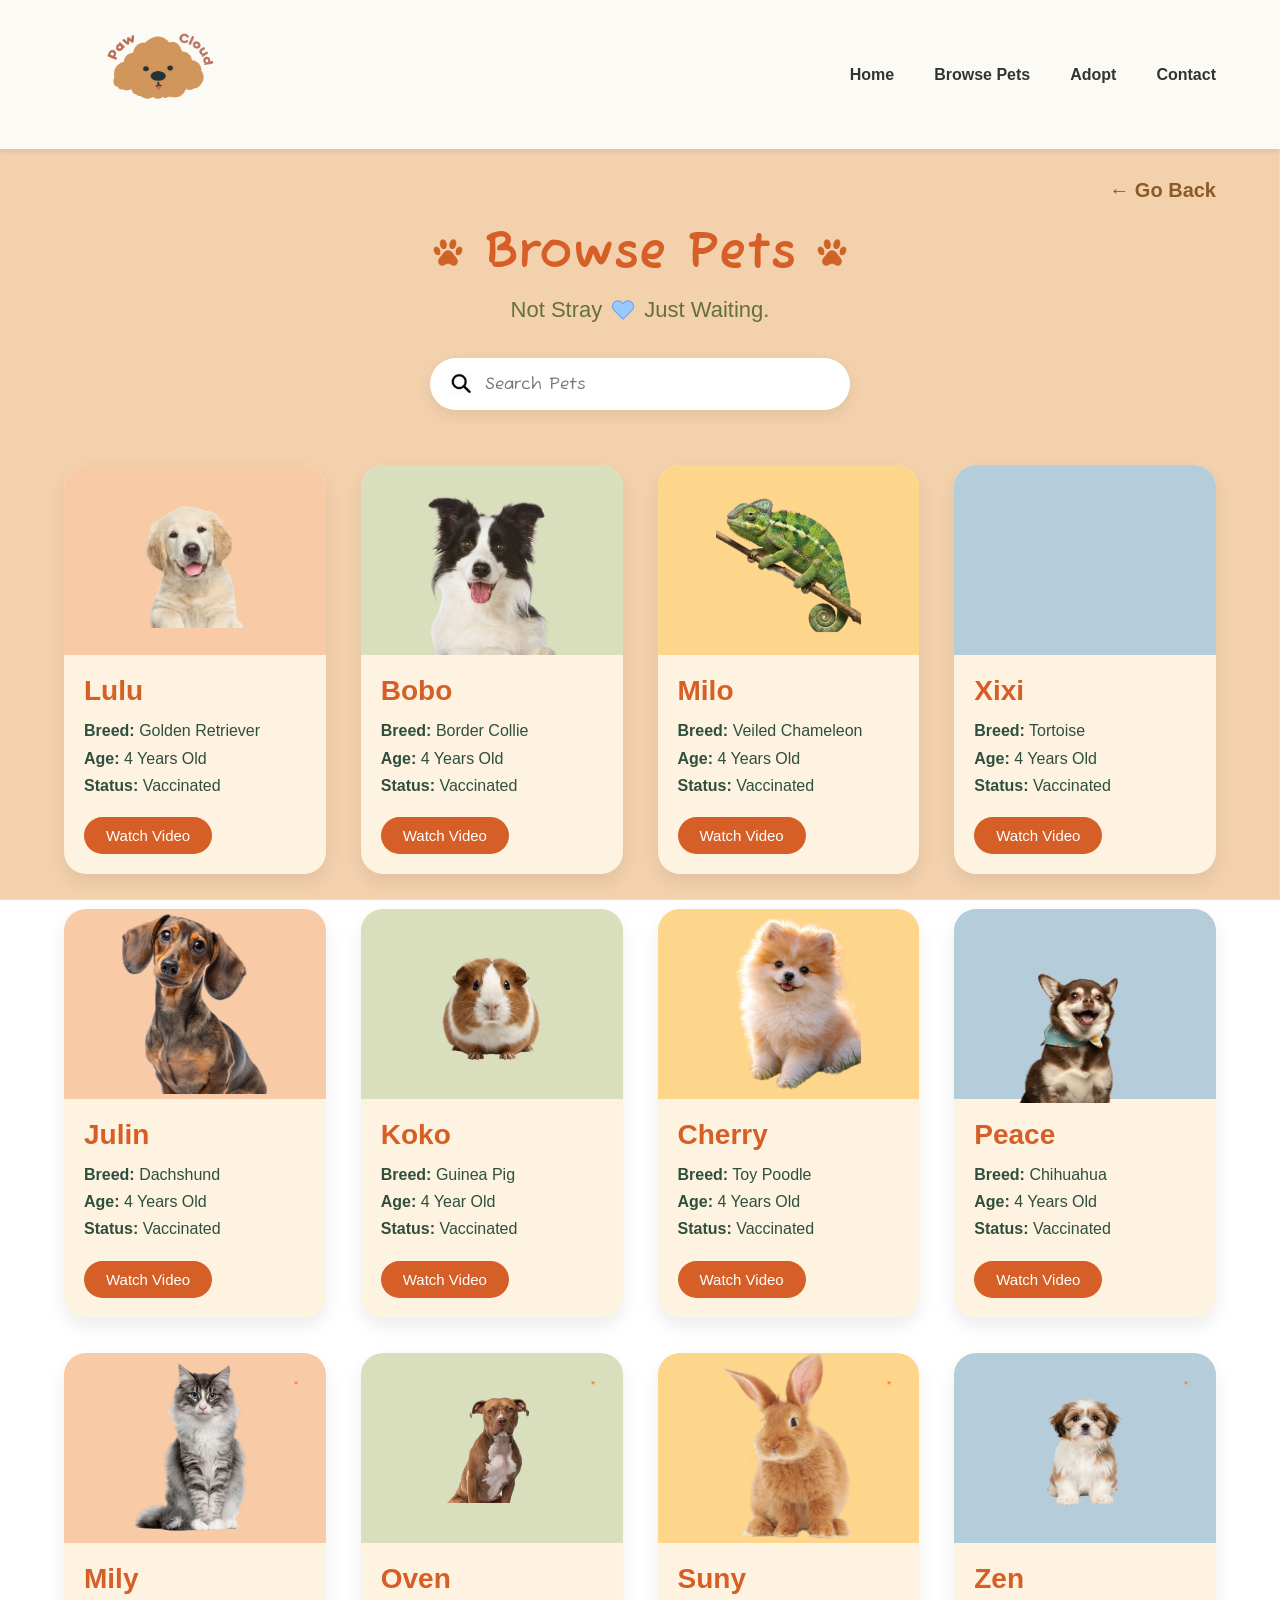
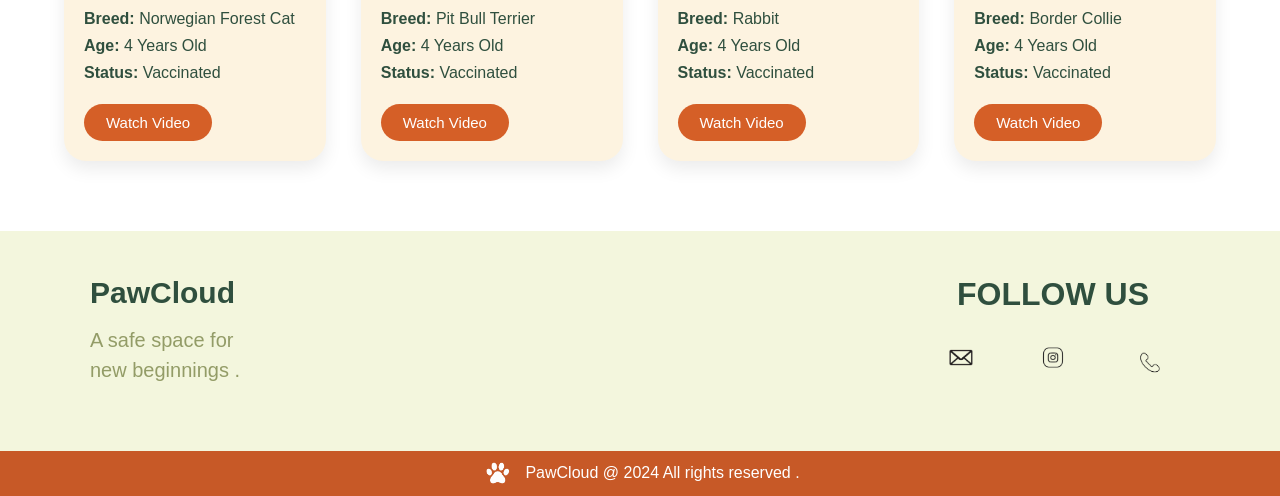
==== allpets.html @ f0cdbf2e "Update allpets.html" ====
<!DOCTYPE html>
<html lang="en">
<head>
    <meta charset="UTF-8">
    <meta name="viewport" content="width=device-width, initial-scale=1.0">
	<link href="https://fonts.googleapis.com/css2?family=Fuzzy+Bubbles:wght@400;700&family=Rubik+Bubbles&display=swap" rel="stylesheet">
    <title>Browse Pets</title>
    <link rel="stylesheet" href="Style.css">
</head>

<body>

<header id="top">

    <div class="logo">
        <img src="LOGO.png" alt="logo">
    </div>

    <nav>
        <ul>
            <li><a href="#top">Home</a></li>
            <li><a href="index.html">Browse Pets</a></li>
            <li><a href="index.html#adopt">Adopt</a></li>
            <li><a href="#contact">Contact</a></li>
        </ul>
    </nav>

</header>

<img src="background2.png" class="allpets-bg" alt="Background">
<section class="allpets">

    <div class="top-back">
        <a href="index.html">← Go Back</a>
    </div>

    <div class="allpets-title">
        <img src="paw.png" alt="paw">
        <h1>Browse Pets</h1>
        <img src="paw.png" alt="paw">
    </div>

    <div class="allpets-subtitle">
        <span>Not Stray</span>
        <img src="Love2.png" alt="love">
        <span>Just Waiting.</span>
    </div>

    <div class="search-bar">
        <img src="search.png" alt="search">
        <input type="text" placeholder="Search Pets">
    </div>

    <div class="allpet-container">

        <!-- Lulu -->
        <div class="pet-card">
            <div class="pet-image coco">
                <img src="lulu.png" class="dog-img" alt="">
            </div>

            <div class="pet-info">
                <h3>Lulu</h3>
                <p><strong>Breed:</strong> Golden Retriever</p>
                <p><strong>Age:</strong> 4 Years Old</p>
                <p><strong>Status:</strong> Vaccinated</p>
                <a href="#" class="watch-btn">Watch Video</a>
            </div>
        </div>

        <!-- Bobo -->
        <div class="pet-card">
            <div class="pet-image luna">
                <img src="bobo.png" class="dog-img">
            </div>

            <div class="pet-info">
                <h3>Bobo</h3>
                <p><strong>Breed:</strong> Border Collie</p>
                <p><strong>Age:</strong> 4 Years Old</p>
                <p><strong>Status:</strong> Vaccinated</p>
                <a href="#" class="watch-btn">Watch Video</a>
            </div>
        </div>

        <!-- Milo -->
        <div class="pet-card">
            <div class="pet-image beary">
                <img src="milo.png" class="dog-img">
            </div>

            <div class="pet-info">
                <h3>Milo</h3>
                <p><strong>Breed:</strong> Veiled Chameleon</p>
                <p><strong>Age:</strong> 4 Years Old</p>
                <p><strong>Status:</strong> Vaccinated</p>
                <a href="#" class="watch-btn">Watch Video</a>
            </div>
        </div>

        <!-- xixi -->
        <div class="pet-card">
            <div class="pet-image lucky"
                <img src="xixi.png" class="dog-img">
            </div>

            <div class="pet-info">
                <h3>Xixi</h3>
                <p><strong>Breed:</strong> Tortoise</p>
                <p><strong>Age:</strong> 4 Years Old</p>
                <p><strong>Status:</strong> Vaccinated</p>
                <a href="#" class="watch-btn">Watch Video</a>
            </div>
        </div>

        <!-- Julin -->
        <div class="pet-card">
            <div class="pet-image coco">
                <img src="julin.png" class="dog-img">
            </div>

            <div class="pet-info">
                <h3>Julin</h3>
                <p><strong>Breed:</strong> Dachshund</p>
                <p><strong>Age:</strong> 4 Years Old</p>
                <p><strong>Status:</strong> Vaccinated</p>
                <a href="#" class="watch-btn">Watch Video</a>
            </div>
        </div>

        <!-- koko -->
        <div class="pet-card">
            <div class="pet-image luna">
                <img src="koko.png" class="dog-img">
            </div>

            <div class="pet-info">
                <h3>Koko</h3>
                <p><strong>Breed:</strong> Guinea Pig</p>
                <p><strong>Age:</strong> 4 Year Old</p>
                <p><strong>Status:</strong> Vaccinated</p>
                <a href="#" class="watch-btn">Watch Video</a>
            </div>
        </div>

        <!-- Beary -->
        <div class="pet-card">
            <div class="pet-image beary">
                <img src="beary.png" class="dog-img">
            </div>

            <div class="pet-info">
                <h3>Cherry</h3>
                <p><strong>Breed:</strong> Toy Poodle</p>
                <p><strong>Age:</strong> 4 Years Old</p>
                <p><strong>Status:</strong> Vaccinated</p>
                <a href="#" target="_blank" class="watch-btn">Watch Video</a>
            </div>
        </div>

        <!-- Peace -->
        <div class="pet-card">
            <div class="pet-image lucky">
                <img src="peace.png" class="dog-img">
            </div>

            <div class="pet-info">
                <h3>Peace</h3>
                <p><strong>Breed:</strong> Chihuahua</p>
                <p><strong>Age:</strong> 4 Years Old</p>
                <p><strong>Status:</strong> Vaccinated</p>
                <a href="#" class="watch-btn">Watch Video</a>
            </div>
        </div>

        <!-- Mily -->
        <div class="pet-card">
            <div class="pet-image coco">
                <img src="Love.png" class="love-icon" alt="">
                <img src="mily.png" class="dog-img" alt="mily">
            </div>

            <div class="pet-info">
                <h3>Mily</h3>
               <p><strong>Breed:</strong> Norwegian Forest Cat</p>
                <p><strong>Age:</strong> 4 Years Old</p>
                <p><strong>Status:</strong> Vaccinated</p>
                <a href="YOUR_VIDEO_LINK" target="_blank" class="watch-btn">
                    Watch Video
                </a>
            </div>
        </div>

        <!-- Oven -->
        <div class="pet-card">
            <div class="pet-image luna">
                <img src="Love.png" class="love-icon">
                <img src="oven.png" class="dog-img">
            </div>

            <div class="pet-info">
                <h3>Oven</h3>
                <p><strong>Breed:</strong> Pit Bull Terrier</p>
                <p><strong>Age:</strong> 4 Years Old</p>
                <p><strong>Status:</strong> Vaccinated</p>
                <a href="#" class="watch-btn">Watch Video</a>
            </div>
        </div>
		
        <!-- Suny -->
        <div class="pet-card">
            <div class="pet-image beary">
                <img src="Love.png" class="love-icon">
                <img src="suny.png" class="dog-img">
            </div>

            <div class="pet-info">
                <h3>Suny</h3>
                <p><strong>Breed:</strong> Rabbit</p>
                <p><strong>Age:</strong> 4 Years Old</p>
                <p><strong>Status:</strong> Vaccinated</p>
                <a href="#" class="watch-btn">Watch Video</a>
            </div>
        </div>
		
        <!-- Zen -->
        <div class="pet-card">
            <div class="pet-image lucky">
                <img src="Love.png" class="love-icon">
                <img src="zen.png" class="dog-img">
            </div>

            <div class="pet-info">
                <h3>Zen</h3>
                <p><strong>Breed:</strong> Border Collie</p>
                <p><strong>Age:</strong> 4 Years Old</p>
                <p><strong>Status:</strong> Vaccinated</p>
                <a href="#" class="watch-btn">Watch Video</a>
            </div>
        </div>
		
    </div>
</section>

<!---------- Footer Part ----------!>
<footer id="contact">
    <div class="footer-content">

        <div class="footer-left">
            <h2>PawCloud</h2>
            <p>
                A safe space for<br>
                new beginnings .
            </p>
        </div>

        <div class="footer-right">
            <h3>FOLLOW US</h3>
            <div class="social-icons">
                <a href="mailto:yapzhiyu0628@gmail.com">
                    <img src="mail.png" alt="Email">
                </a>
                <a href="https://www.instagram.com/YOUR_INSTAGRAM" target="_blank">
                    <img src="insta.png" alt="Instagram">
                </a>
                <a href="tel:+601153580123">
                    <img src="phone.png" alt="Phone">
                </a>
            </div>
        </div>
    </div>

    <div class="copyright">
        <img src="Footer.png" alt="paw">
        <p>PawCloud @ 2024 All rights reserved .</p>
    </div>
</footer>

</body>
</html>
---- Style.css ----
*{
    margin:0;
    padding:0;
    box-sizing:border-box;
    font-family:'Poppins',sans-serif;
}

body{
	font-family:'Fuzzy Bubbles',cursive;
}

header{
    width:100%;
    display:flex;
    justify-content:space-between;
    align-items:center;
    padding:2px 5%;
    background:#FCFAF4;
    position:sticky;
    box-shadow:0 3px 5px rgba(0,0,0,.08);
}

.logo img{
    width:200px;
}

nav ul{
    display:flex;
    list-style:none;
}

nav ul li{
    margin-left:40px;
}

nav ul li a{
    text-decoration:none;
    color:#333;
    font-weight:600;
    transition:.3s;
}

nav ul li a:hover{
    color:#D97706;
}





/* ===================== */
/*   HERO                */
/* ===================== */

.hero{ 
	position: relative;
	width: 100%; 
	overflow: hidden; }

.hero-image{ 
	width: 100%;
	height: auto;
	display: block; }

.hero-content{ 
	position: absolute; 
	top: 50%; 
	left: 8%; 
	transform: translateY(-50%);
	color: white; max-width: 450px; 
}

.hero h1{
	font-family:"Rubik Bubbles", cursive;
	font-style:bold;
	color:#CA6028;
    font-size: 70px;
    margin-bottom: 20px;
}

.hero p{
    font-family:'Fuzzy Bubbles',cursive;
	font-weight:700;
	color:#939C67;
    font-size: 24px;
    margin-bottom: 35px;
    line-height: 1.;
}

.hero-btn{
    display: flex;
    gap: 20px;
}

.browse-btn{
    background:#FFD668;
    color:#444;
    padding:15px 35px;
    border-radius:40px;
    font-size:18px;
    font-weight:600;
    transition:.3s;
}

.browse-btn:hover{
    transform:translateY(-3px);
    background:#ffcb43;
}

.submit-btn{
    background:#FFD668;
    color:#444;
    padding:15px 35px;
    border-radius:40px;
    font-size:18px;
    font-weight:600;
    transition:.3s;
}

.submit-btn:hover{
    transform:translateY(-3px);
    background:#ffcb43;
}

/* ===================== */
/*   About               */
/* ===================== */


.about{
    position:relative;
    width:100%;
}

.about img{
    width:100%;
    display:block;
}

.about-content{
    position:absolute;
    top:50%;
    right:10%;
    transform:translateY(-50%);
    width:35%;
}

.about-content h2{
    font-family:'Fuzzy Bubbles',cursive;	
    font-size:45px;
    color:#2F4F3EEE;
    margin-bottom:20px;
}

.about-content p{
    font-family:'Fuzzy Bubbles',cursive;
    font-size:20px;
    line-height:1.3;
    color:#939C67;
    margin-bottom:15px;
}



/* ===================== */
/*     How To Submit     */
/* ===================== */

.submit-pet{
    position:relative;
    width:100%;
}

.submit-bg{
    width:100%;
    margin-left:0;
    display:block;
}

.submit-content{
    position:absolute;
    top:50%;
    left:50%;
    transform:translate(-50%,-50%);
    width:92%;
    text-align:center;
}

.submit-content h2{
    font-family:'Fuzzy Bubbles',cursive;
    font-size:56px;
    color:#D55F27;
    margin-bottom:10px;
}

.subtitle{
    font-family:'Fuzzy Bubbles',cursive;
    font-size:22px;
    color:#65713B;
    margin-bottom:40px;
}

/* 卡片 */

.submit-cards{
    display:flex;
    justify-content:center;
    gap:28px;
}

.submit-card{
    position:relative;
    width:24%;
    min-height:400px;
    border:3px solid #FBE6CB;
    border-radius:25px;
    padding:22px 25px 28px;
    background:transparent;
    transition:.3s;

    display:flex;
    flex-direction:column;
    align-items:center;
}

.submit-card:hover{
    transform:translateY(-8px);
}

/* 数字 */

.step{
    position:absolute;
    top:18px;
    left:18px;
    width:46px;
    height:46px;
    background:#D8662E;
    color:#fff;
    border-radius:50%;
    display:flex;
    justify-content:center;
    align-items:center;
    font-size:24px;
    font-weight:bold;
}

/* 标题 */

.submit-card h3{
    font-family:'Fuzzy Bubbles',cursive;
    color:#2F4F3E;
    font-size:31px;
    line-height:1.25;
    margin-top:6px;
    margin-bottom:0;
}

/* 图标 */

.submit-card img{
    width:180px;
    height:180px;
    object-fit:contain;
    display:block;
    margin:-12px auto -10px;
}

/* 内文 */

.submit-card p{
    font-family:'Fuzzy Bubbles',cursive;
    color:#939C67;
    font-size:18px;
    line-height:1.45;
    margin:0;
}

/* Email */

.email{
    margin-top:0;
    margin-bottom:10px;
}

.email a{
    color:#939C67;
    font-weight:bold;
    text-decoration:none;
}

.email a:hover{
    text-decoration:underline;
}

/* List */

.submit-card ul{
    width:170px;
    margin-top:-5px;
    padding-left:20px;
    text-align:left;
    color:#939C67;
    font-family:'Fuzzy Bubbles',cursive;
    font-size:18px;
    line-height:1.5;
}

.submit-card li{
    margin-bottom:3px;
}

/* ===================== */ /* Browse Pets */ /* ===================== */ 
.browse-pets{ 
	background:#FCFAF4;
	width:100%; font-family:
		'Fuzzy Bubbles',cursive; 
} 

.browse-container{
	width:90%; 
	margin:auto; 
}
.browse-header{ 
	position:relative; 
	display:flex; 
    justify-content:center;
	align-items:center; 
	margin-bottom:35px; 
}
.title{ 
	display:flex; 
	justify-content:center;
	align-items:center;
	gap:15px;
	padding-top:20px;
} 

.title img{
	width:50px;
} 

.title h2{
	font-family:'Fuzzy Bubbles',cursive; font-size:46px; color:#D55F27;

} 

.view-all{
	position:absolute; right:0; top:80%;
	transform:translateY(-50%);
	text-decoration:none; color:#905841; 
	font-size:18px; 
	font-weight:bold; 
	transition:.3s;
} 

.view-all:hover{ 
	color:#D55F27; 
} 

.pet-container{
	display:flex;
	justify-content:
	space-between;
	gap:25px;
	padding-bottom:25px;
}

.pet-card{ 
	width:100%;
	background:#FDF3E0;
	border-radius:20px;
	transition:.3s; 
	box-shadow:0 8px 18px rgba(0,0,0,.08);
	overflow:hidden;
} 

.pet-card:hover{ 
	transform:translateY(-8px);
} 

.pet-image{
	position:relative; 
	height:180px; 
	display:flex;
	justify-content:center; 
	align-items:center;
	overflow:visible;
} 

.coco{
	background:#F8CBA6;
} 

.luna{
	background:#D9DEBD;
} 

.beary{
	background:#FDD58B;
} 

.lucky{
	background:#B5CCDA;
}

.dog-img{
	width:140px; 
	position:relative; 
	z-index:1; 
} 

.love-icon{ 
	position:absolute;
	top:15px;
	right:15px;
	width:28px;
	height:28px;
	z-index:20;
} 

.pet-info{
	padding:18px;
} 

.pet-info h3{
	color:#CC5E29; 
	font-size:28px; 
	margin-bottom:12px;
}

.pet-info p{
	color:#2F4F3E; 
	font-size:16px; 
	line-height:1.7;
} 

.watch-btn{ 
	display:inline-block; 
	margin-top:15px; 
	background:#D55F27;
	color:white;
	padding:10px 18px;
	text-decoration:none;
	border-radius:30px;
	font-size:15px;
	transition:.3s; 
} 

.watch-btn:hover{ background:#B94D1B; }


/* ===================== */
/*       Why Adopt       */
/* ===================== */
.why-adopt-section {  
	background-color: #F8EFE0; 
	padding: 50px 60px 60px;
	}

.why-adopt-title {
	font-family:"Fuzzy Bubble", cursive;
	font-size:39px; 
	color:#D55F27; 
	text-align:center; 
	margin-bottom:40px; 
	}

.reasons-row {  
	display: flex; 
	align-items:center;
	justify-content:center; 
	gap: 0;
	}

.reason-card { 
	display: flex; 
	flex-direction: column;
	align-items: center; 
	justify-content: flex-start; 
	gap: 18px; 
	padding: 20px 40px; 
	text-align: center; 
	flex: 1; 
	max-width: 200px;
	}

.icon-wrap {
	width:100%;
	height:50px; 
	border-radius:50%;
	display:flex; 
	align-items: center; 
	justify-content: center;
	}

.reason-icon {
	width:250%;
	object-fit: contain;

	}

.reason-text {
	font-family: 'Nunito', sans-serif;
	font-size: 0.95rem;
	font-weight: 700;
	color: #3a2a1e;
	line-height: 1.5;
	}
	
.divider {
	width: 1px;
	height: 140px;
	background-color: #d9ccbb;
	flex-shrink: 0;
	}
	
/* ===================== */
/*        Footer         */
/* ===================== */	
footer{
    width:100%;
    margin-top:0;
}

.footer-content{
    background:#F3F6DD;
    display:flex;
    justify-content:space-between;
    align-items:flex-start;
    padding:45px 90px;
}

.footer-left h2{
    color:#2F4F3E;
    font-size:30px;
    margin-bottom:15px;
}

.footer-left p{
    color:#939C67;
    font-size:20px;
    line-height:1.5;
}

.footer-right{
    text-align:center;
}

.footer-right h3{
    color:#2F4F3E;
    font-size:32px;
}

.social-icons{
    display:flex;
    gap:2px;
    justify-content:center;
}

.social-icons img{
    width:90px;
   transition:.3s;
}

.social-icons img:hover{
    transform:scale(1.15);
}

.copyright{
    background:#C75927;
    height:45px;
    display:flex;
    justify-content:center;
    align-items:center;
    gap:10px;
}

.copyright img{
    width:35px;
}

.copyright p{
    color:white;
    font-size:16px;
}

*{
    margin:0;
    padding:0;
    box-sizing:border-box;
    font-family:'Poppins',sans-serif;
}

body{
	font-family:'Fuzzy Bubbles',cursive;
}

header{
    width:100%;
    display:flex;
    justify-content:space-between;
    align-items:center;
    padding:2px 5%;
    background:#FCFAF4;
    position:sticky;
    box-shadow:0 3px 5px rgba(0,0,0,.08);
}

.logo img{
    width:200px;
}

nav ul{
    display:flex;
    list-style:none;
}

nav ul li{
    margin-left:40px;
}

nav ul li a{
    text-decoration:none;
    color:#333;
    font-weight:600;
    transition:.3s;
}

nav ul li a:hover{
    color:#D97706;
}



/* ===================== */
/*    allpet   */
/* ===================== */



/* ===================== */
/*   HERO                */
/* ===================== */


.hero{
    position: relative;
    width: 100%;
    overflow: hidden;
}

.hero-image{
    width: 100%;
    height: auto;
    display: block;
}

.hero-content{
    position: absolute;
    top: 50%;
    left: 8%;
    transform: translateY(-50%);
    color: white;
    max-width: 450px;
}

.hero h1{
	font-family:"Rubik Bubbles", cursive;
	font-style:bold;
	color:#CA6028;
    font-size: 70px;
    margin-bottom: 20px;
}

.hero p{
    font-family:'Fuzzy Bubbles',cursive;
	font-weight:700;
	color:#939C67;
    font-size: 24px;
    margin-bottom: 35px;
    line-height: 1.;
}

.hero-btn{
    display: flex;
    gap: 20px;
}

.browse-btn{
    background:#FFD668;
    color:#444;
    padding:15px 35px;
    border-radius:40px;
    font-size:18px;
    font-weight:600;
    transition:.3s;
}

.browse-btn:hover{
    transform:translateY(-3px);
    background:#ffcb43;
}

.submit-btn{
    background:#FFD668;
    color:#444;
    padding:15px 35px;
    border-radius:40px;
    font-size:18px;
    font-weight:600;
    transition:.3s;
}

.submit-btn:hover{
    transform:translateY(-3px);
    background:#ffcb43;
}

/* ===================== */
/*   About               */
/* ===================== */
.about{
    position:relative;
    width:100%;
}

.about img{
    width:100%;
    display:block;
}

.about-content{
    position:absolute;
    top:50%;
    right:10%;
    transform:translateY(-50%);
    width:35%;
}

.about-content h2{
    font-family:'Fuzzy Bubbles',cursive;	
    font-size:45px;
    color:#2F4F3EEE;
    margin-bottom:20px;
}

.about-content p{
    font-family:'Fuzzy Bubbles',cursive;
    font-size:20px;
    line-height:1.3;
    color:#939C67;
    margin-bottom:15px;
}

/* ===================== */
/*     How To Submit     */
/* ===================== */
.submit-pet{
    position:relative;
    width:100%;
}

.submit-bg{
    width:100%;
    display:block;
}

.submit-content{
    position:absolute;
    top:50%;
    left:50%;
    transform:translate(-50%,-50%);
    width:90%;
    text-align:center;
}

.submit-content h2{
    font-family:'Fuzzy Bubbles',cursive;
    font-size:52px;
    color:#D55F27;
    margin-bottom:8px;
}

.subtitle{
    font-family:'Fuzzy Bubbles',cursive;
    font-size:22px;
    color:#65713B;
    margin-bottom:55px;
}

.submit-cards{
    display:flex;
    justify-content:space-between;
    gap:25px;
}

.submit-card{
    position:relative;
    width:24%;
    border:3px solid #FBE6CB;
    border-radius:22px;
    padding:25px 20px;
    background:transparent;
    transition:.3s;
}

.submit-card:hover{
    transform:translateY(-8px);
}

.step{
    position:absolute;
    top:18px;
    left:18px;
    width:34px;
    height:34px;
    background:#D8662E;
    color:white;
    border-radius:50%;
    display:flex;
    justify-content:center;
    align-items:center;
    font-size:18px;
    font-weight:bold;
}

.submit-card h3{
    font-family:'Fuzzy Bubbles',cursive;
    color:#2F4F3EEE;
    font-size:30px;
    margin-top:5px;
    margin-bottom:20px;
}

.submit-card img{
    width:100px;
    display:block;
    margin:0 auto 20px;
}

.submit-card p{
    font-family:'Fuzzy Bubbles',cursive;
    color:#939C67;
    font-size:18px;
    line-height:1.5;
}

.email{
    margin-bottom:12px;
}

.email a{
    color:#939C67;
	font-weight:bold;
	text-decoration:none;
}

.email a:hover{
	text-decoration:underline;
}

.submit-card ul{
    width:150px;
    margin:10px auto 0;
    text-align:center;
    color:#939C67;
    font-family:'Fuzzy Bubbles',cursive;
    font-size:18px;
    line-height:1.3;
}

.submit-card li{
    margin-bottom:3px;
	font-family:'Fuzzy Bubbles',cursive;
}

/* ===================== */
/*      Browse Pets      */
/* ===================== */
.browse-pets{
	background:#FCFAF4;
    width:100%;
    font-family:'Fuzzy Bubbles',cursive;
}

.browse-container{
    width:90%;
    margin:auto;
}

.browse-header{
    display:flex;
    justify-content:space-between;
    align-items:center;
    margin-bottom:35px;
}

.title{
	padding-top:20px;
	padding-left:37%;
    display:flex;
    align-items:center;
    gap:15px;
    font-family:'Fuzzy Bubbles',cursive;
}

.title img{
    width:50px;
}

.title h2{
    font-family:'Fuzzy Bubbles',cursive;
    font-size:46px;
    color:#D55F27;
}

.view-all{
    text-decoration:none;
    color:#905841;
    font-size:18px;
    font-weight:bold;
    transition:.3s;
}

.view-all:hover{
    color:#D55F27;
}

.pet-container{
    display:flex;
    justify-content:space-between;
    gap:25px;
	padding-bottom:25px;
}

.pet-card{
    width:100%;
    background:#FDF3E0;
    border-radius:20px;
    transition:.3s;
    box-shadow:0 8px 18px rgba(0,0,0,.08);
	overflow:hidden;
}

.pet-card:hover{
    transform:translateY(-8px);
}

.pet-image{
    position:relative;
    height:180px;
    display:flex;
    justify-content:center;
    align-items:center;
	overflow:visible;
}

.coco{
    background:#F8CBA6;
}

.luna{
    background:#D9DEBD;
}

.beary{
    background:#FDD58B;
}

.lucky{
    background:#B5CCDA;
}

.dog-img{
    width:140px;
	position:relative;
	z-index:1;
}

.love-icon{
    position:absolute;
    top:15px;
    right:15px;
    width:28px;
    height:28px;
    z-index:20;
}

.pet-info{
    padding:18px;
}

.pet-info h3{
    color:#CC5E29;
    font-size:28px;
    margin-bottom:12px;
}

.pet-info p{
    color:#2F4F3E;
    font-size:16px;
    line-height:1.7;
}

.watch-btn{
    display:inline-block;
    margin-top:15px;
    background:#D55F27;
    color:white;
    padding:10px 18px;
    text-decoration:none;
    border-radius:30px;
    font-size:15px;
    transition:.3s;
}

.watch-btn:hover{
    background:#B94D1B;
}

/* ===================== */
/*       Why Adopt       */
/* ===================== */
.why-adopt-section {  
	background-color: #F8EFE0; 
	padding: 50px 60px 60px;
	}

.why-adopt-title {
	font-family:"Fuzzy Bubble", cursive;
	font-size:39px; 
	color:#D55F27; 
	text-align:center; 
	margin-bottom:40px; 
	}

.reasons-row {  
	display: flex; 
	align-items:center;
	justify-content:center; 
	gap: 0;
	}

.reason-card { 
	display: flex; 
	flex-direction: column;
	align-items: center; 
	justify-content: flex-start; 
	gap: 18px; 
	padding: 20px 40px; 
	text-align: center; 
	flex: 1; 
	max-width: 200px;
	}

.icon-wrap {
	width:100%;
	height:50px; 
	border-radius:50%;
	display:flex; 
	align-items: center; 
	justify-content: center;
	}

.reason-icon {
	width:250%;
	object-fit: contain;

	}

.reason-text {
	font-family: 'Nunito', sans-serif;
	font-size: 0.95rem;
	font-weight: 700;
	color: #3a2a1e;
	line-height: 1.5;
	}
	
.divider {
	width: 1px;
	height: 140px;
	background-color: #d9ccbb;
	flex-shrink: 0;
	}
	
/* ===================== */
/*        Footer         */
/* ===================== */	
footer{
    width:100%;
    margin-top:0;
}

.footer-content{
    background:#F3F6DD;
    display:flex;
    justify-content:space-between;
    align-items:flex-start;
    padding:45px 90px;
}

.footer-left h2{
    color:#2F4F3E;
    font-size:30px;
    margin-bottom:15px;
}

.footer-left p{
    color:#939C67;
    font-size:20px;
    line-height:1.5;
}

.footer-right{
    text-align:center;
}

.footer-right h3{
    color:#2F4F3E;
    font-size:32px;
}

.social-icons{
    display:flex;
    gap:2px;
    justify-content:center;
}

.social-icons img{
    width:90px;
   transition:.3s;
}

.social-icons img:hover{
    transform:scale(1.15);
}

.copyright{
    background:#C75927;
    height:45px;
    display:flex;
    justify-content:center;
    align-items:center;
    gap:10px;
}

.copyright img{
    width:35px;
}

.copyright p{
    color:white;
    font-size:16px;
}






/* ===================== */
/*      allpets.html     */
/* ===================== */	
.allpets-bg{
    position:fixed;
    top:0;
    left:0;
    width:100%;
    height:100%;
    object-fit:cover;
    z-index:-1;
}

.allpets{
    width:90%;
    margin:auto;
    padding:30px 0 70px;
    font-family:'Fuzzy Bubbles',cursive;
}

.top-back{
    display:flex;
    justify-content:flex-end;
    margin-bottom:20px;
}

.top-back a{
    text-decoration:none;
    color:#8B5A2B;
    font-size:20px;
    font-weight:bold;
    transition:.3s;
}

.top-back a:hover{
    color:#D55F27;
}

.allpets-title{
    display:flex;
    justify-content:center;
    align-items:center;
    gap:15px;
}

.allpets-title img{
    width:42px;
}

.allpets-title h1{
    font-size:50px;
    color:#D55F27;
    margin:0;
    font-family:'Fuzzy Bubbles',cursive;
}

.allpets-subtitle{
    display:flex;
    justify-content:center;
    align-items:center;
    gap:10px;
    margin-top:12px;
    margin-bottom:35px;
    color:#65713B;
    font-size:22px;
}

.allpets-subtitle img{
    width:22px;
}

/* ===================== */
/*      search bar       */
/* ===================== */	

.search-bar{
    width:420px;
    height:52px;
    margin:0 auto 55px;
    background:white;
    border-radius:35px;
    display:flex;
    align-items:center;
    padding:0 20px;
    box-shadow:0 5px 15px rgba(0,0,0,.08);
}

.search-bar img{
    width:23px;
    margin-right:12px;
}

.search-bar input{
    border:none;
    outline:none;
    background:transparent;
    width:100%;
    font-family:'Fuzzy Bubbles',cursive;
    font-size:17px;
}

/* ===================== */
/*         card          */
/* ===================== */	

.allpet-container{
    display:grid;
    grid-template-columns:repeat(4,1fr);
    gap:35px;
}

.allpet-container .pet-card{
    background:#FDF3E0;
    border-radius:22px;
    overflow:hidden;
    transition:.35s;
    box-shadow:0 8px 18px rgba(0,0,0,.08);
}

.allpet-container .pet-card:hover{
    transform:translateY(-8px);
}

.allpet-container .pet-image{
    height:190px;
    position:relative;
    display:flex;
    justify-content:center;
    align-items:center;
}

.allpet-container .dog-img{
    width:145px;
}

.allpet-container .love-icon{
    position:absolute;
    top:16px;
    right:16px;
    width:28px;
}

.allpet-container .pet-info{
    padding:20px;
}

.allpet-container .pet-info h3{
    color:#D55F27;
    font-size:28px;
    margin-bottom:10px;
}

.allpet-container .pet-info p{
    color:#2F4F3E;
    line-height:1.7;
    font-size:16px;
}

.allpet-container .watch-btn{
    display:inline-block;
    margin-top:18px;
    background:#D55F27;
    color:white;
    text-decoration:none;
    padding:10px 22px;
    border-radius:30px;
    transition:.3s;
}

.allpet-container .watch-btn:hover{
    background:#B94D1B;
}






















@media screen and (max-width:768px){

/* Header */
header{
    flex-direction:column;
    padding:15px;
}

.logo img{
    width:140px;
}

nav ul{
    flex-wrap:wrap;
    justify-content:center;
    gap:15px;
}

nav ul li{
    margin:0;
}

nav ul li a{
    font-size:15px;
}

/* Hero */

.hero{
    background:url("Phone 1-01.jpg") center center/cover no-repeat;
    min-height:100vh;
}

.hero-image{
    display:none;
}

.hero-content{
    position:absolute;
    top:65%;
    left:50%;
    transform:translate(-50%,-50%);
    width:90%;
    text-align:center;
}

.hero h1{
    font-size:48px;
}

.hero p{
    font-size:18px;
    margin-bottom:25px;
}

.hero-btn{
    flex-direction:column;
    align-items:center;
}

.browse-btn,
.submit-btn{
    width:220px;
}

/* About */

.about{
    position:relative;
    min-height:100vh;
    background:url("Phone 2-01.jpg") center top/cover no-repeat;
}

.about img{
    display:none;
}

.about-content{
    position:absolute;
    left:50%;
    bottom:90px;
    transform:translateX(-50%);
    width:90%;
    text-align:center;
}

.about-content h2{
    font-size:42px;
}

.about-content p{
    font-size:18px;
}

/* Submit */

.submit-bg{
    display:none;
}

.submit-content{
    position:relative;
    top:auto;
    left:auto;
    transform:none;
    width:100%;
    padding:50px 20px;
    background:#FCF5E8;
}

.submit-cards{
    flex-direction:column;
    align-items:center;
}

.submit-card{
    width:95%;
}

/* Browse Pets */

.browse-header{
    display:flex;
    flex-direction:column;
    align-items:center;
    gap:15px;
}

.title{
    padding:0;
    width:100%;
    justify-content:center;
}

.title h2{
    font-size:36px;
}

.view-all{
    position:static;
    transform:none;
    margin-top:8px;
    text-align:center;
}

.pet-container{
    flex-direction:column;
}

.pet-card{
    width:100%;
}

/* Why Adopt */

.why-adopt-section{
    padding:40px 20px;
}

.why-adopt-title{
    font-size:34px;
}

.reasons-row{
    display:flex;
    flex-direction:column;
    align-items:center;
}

.divider{
    display:none;
}

.reason-card{
    width:100%;
    max-width:320px;
    margin-bottom:35px;
}

.icon-wrap{
    width:120px;
    height:120px;
    display:flex;
    justify-content:center;
    align-items:center;
    margin:0 auto;
}

.reason-icon{
    width:90px;
    height:90px;
    display:block;
    object-fit:contain;
}

.reason-text{
    font-size:20px;
    line-height:1.5;
}

/* Footer */

.footer-content{
    flex-direction:column;
    align-items:center;
    text-align:center;
    padding:40px 20px;
}

.footer-right{
    margin-top:30px;
}

.social-icons img{
    width:70px;
}

.copyright{
    height:auto;
    padding:12px;
    flex-direction:column;
}

.copyright p{
    font-size:14px;
}



	
	.allpets{
    width:92%;
    margin:0 auto;
    padding:20px 0 50px;
}

/* Background */
.allpets-bg{
    object-fit:cover;
}

/* Go Back */
.top-back{
    justify-content:center;
    margin-bottom:25px;
}

.top-back a{
    font-size:18px;
}

/* Title */
.allpets-title{
    display:flex;
    justify-content:center;
    align-items:center;
    gap:10px;
    flex-wrap:wrap;
}

.allpets-title img{
    width:32px;
}

.allpets-title h1{
    font-size:38px;
    text-align:center;
    line-height:1.2;
}

/* Subtitle */

.allpets-subtitle{
    display:flex;
    justify-content:center;
    align-items:center;
    gap:8px;
    margin-top:10px;
    margin-bottom:25px;
    flex-wrap:wrap;
    font-size:18px;
    text-align:center;
}

.allpets-subtitle img{
    width:18px;
}

/* Search */

.search-bar{
    width:100%;
    max-width:380px;
    height:50px;
    margin:0 auto 35px;
    border-radius:30px;
    padding:0 18px;
}

.search-bar img{
    width:20px;
    margin-right:10px;
}

.search-bar input{
    font-size:16px;
}
	/* Cards Container */
.allpet-container{
    display:grid;
    grid-template-columns:repeat(2, 1fr);
    gap:18px;
    width:100%;
    margin:0 auto;
}

/* Card */
.pet-card{
    width:100%;
    border-radius:18px;
    overflow:hidden;
}

/* Image */
	
.pet-image{
    position:relative;
    height:160px;
    overflow:hidden;
}

.pet-image img{
    width:100%;
    height:100%;
    object-fit:cover;
    display:block;
}

/* Card Content */
.pet-info{
    padding:14px;
}

.pet-info h3{
    font-size:18px;
    margin-bottom:8px;
}

.pet-info p{
    font-size:14px;
    line-height:1.5;
    margin:4px 0;
}

/* Watch Video Button */
.watch-btn{
    width:100%;
    padding:10px 0;
    font-size:15px;
    border-radius:25px;
    margin-top:12px;
}
	
}
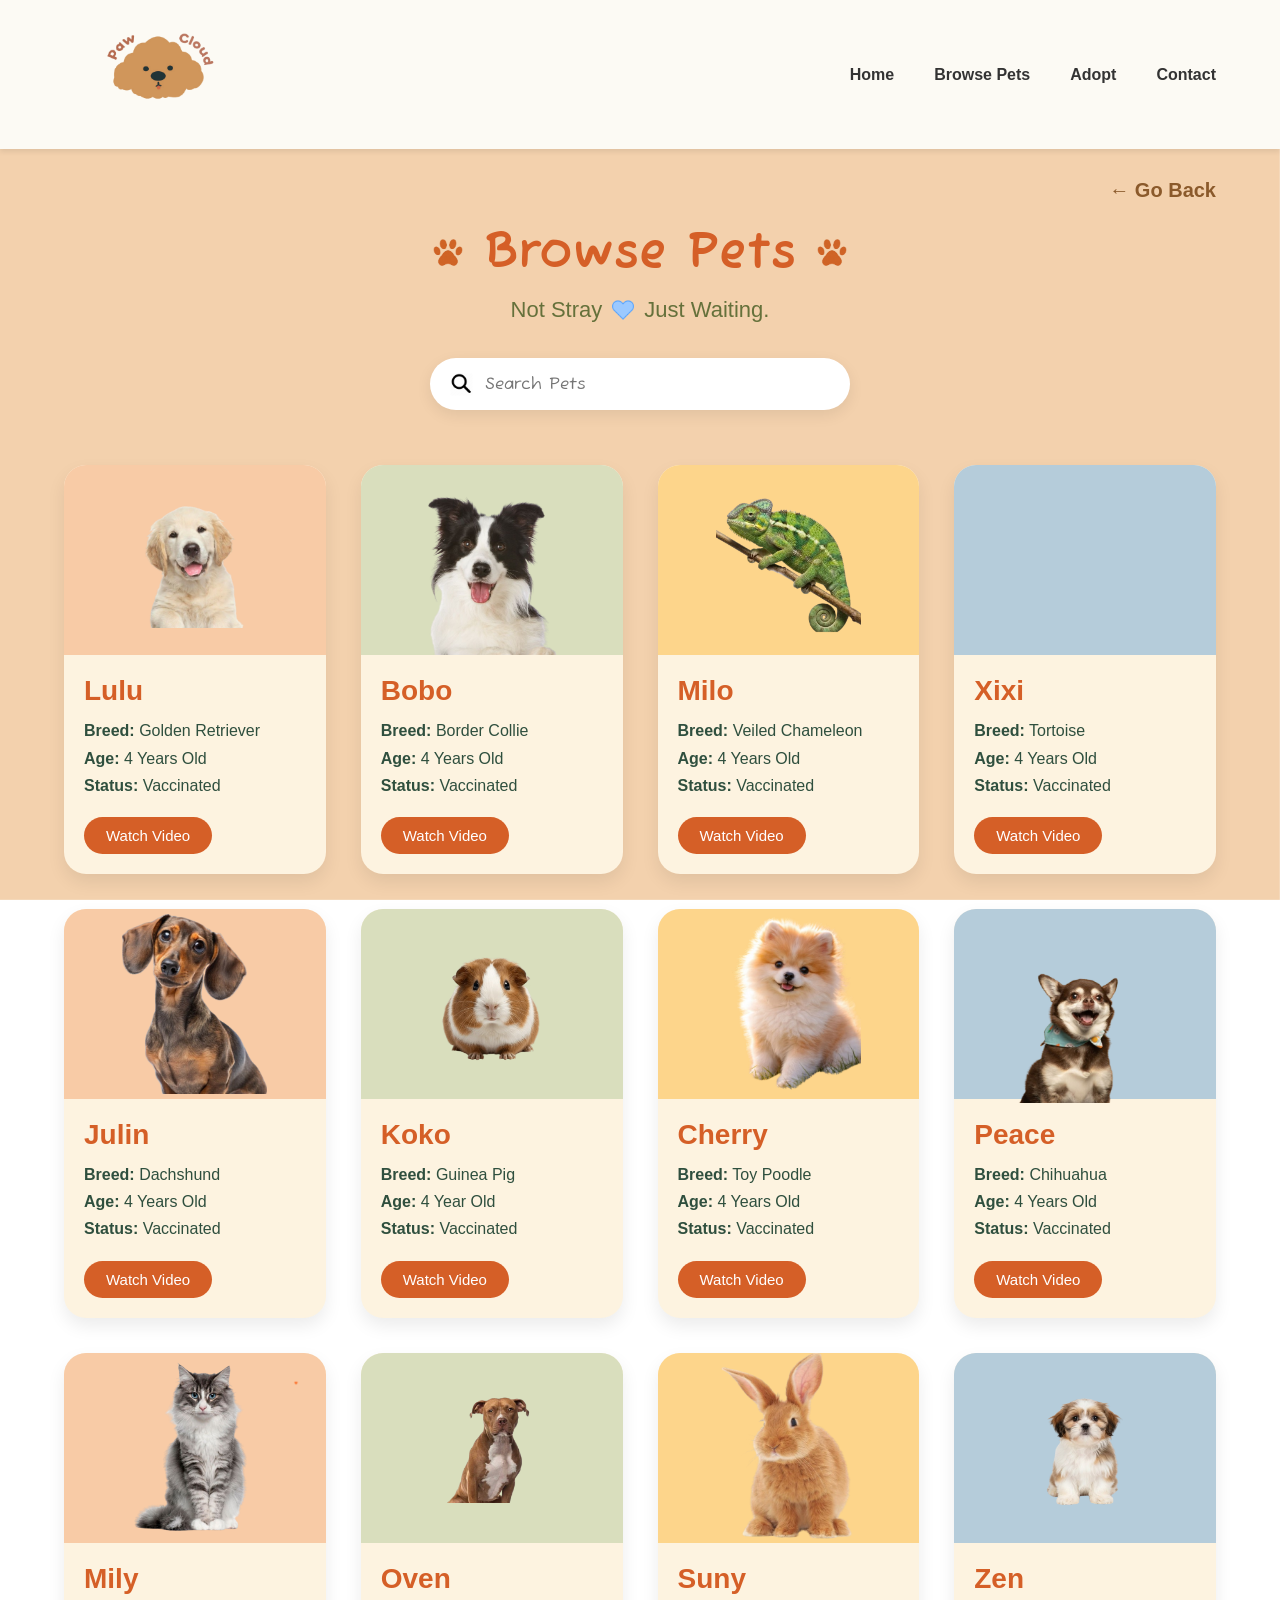
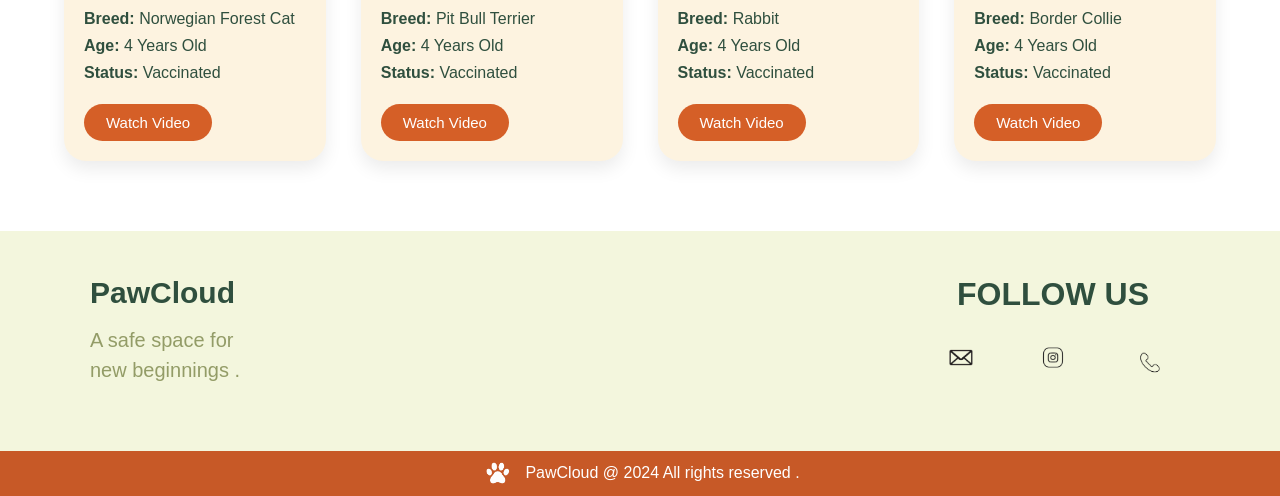
==== commit 86b84063: "Remove Love.png from pet cards" ====
--- a/allpets.html
+++ b/allpets.html
@@ -194,7 +194,6 @@
         <!-- Oven -->
         <div class="pet-card">
             <div class="pet-image luna">
-                <img src="Love.png" class="love-icon">
                 <img src="oven.png" class="dog-img">
             </div>
 
@@ -210,7 +209,6 @@
         <!-- Suny -->
         <div class="pet-card">
             <div class="pet-image beary">
-                <img src="Love.png" class="love-icon">
                 <img src="suny.png" class="dog-img">
             </div>
 
@@ -226,7 +224,6 @@
         <!-- Zen -->
         <div class="pet-card">
             <div class="pet-image lucky">
-                <img src="Love.png" class="love-icon">
                 <img src="zen.png" class="dog-img">
             </div>
 
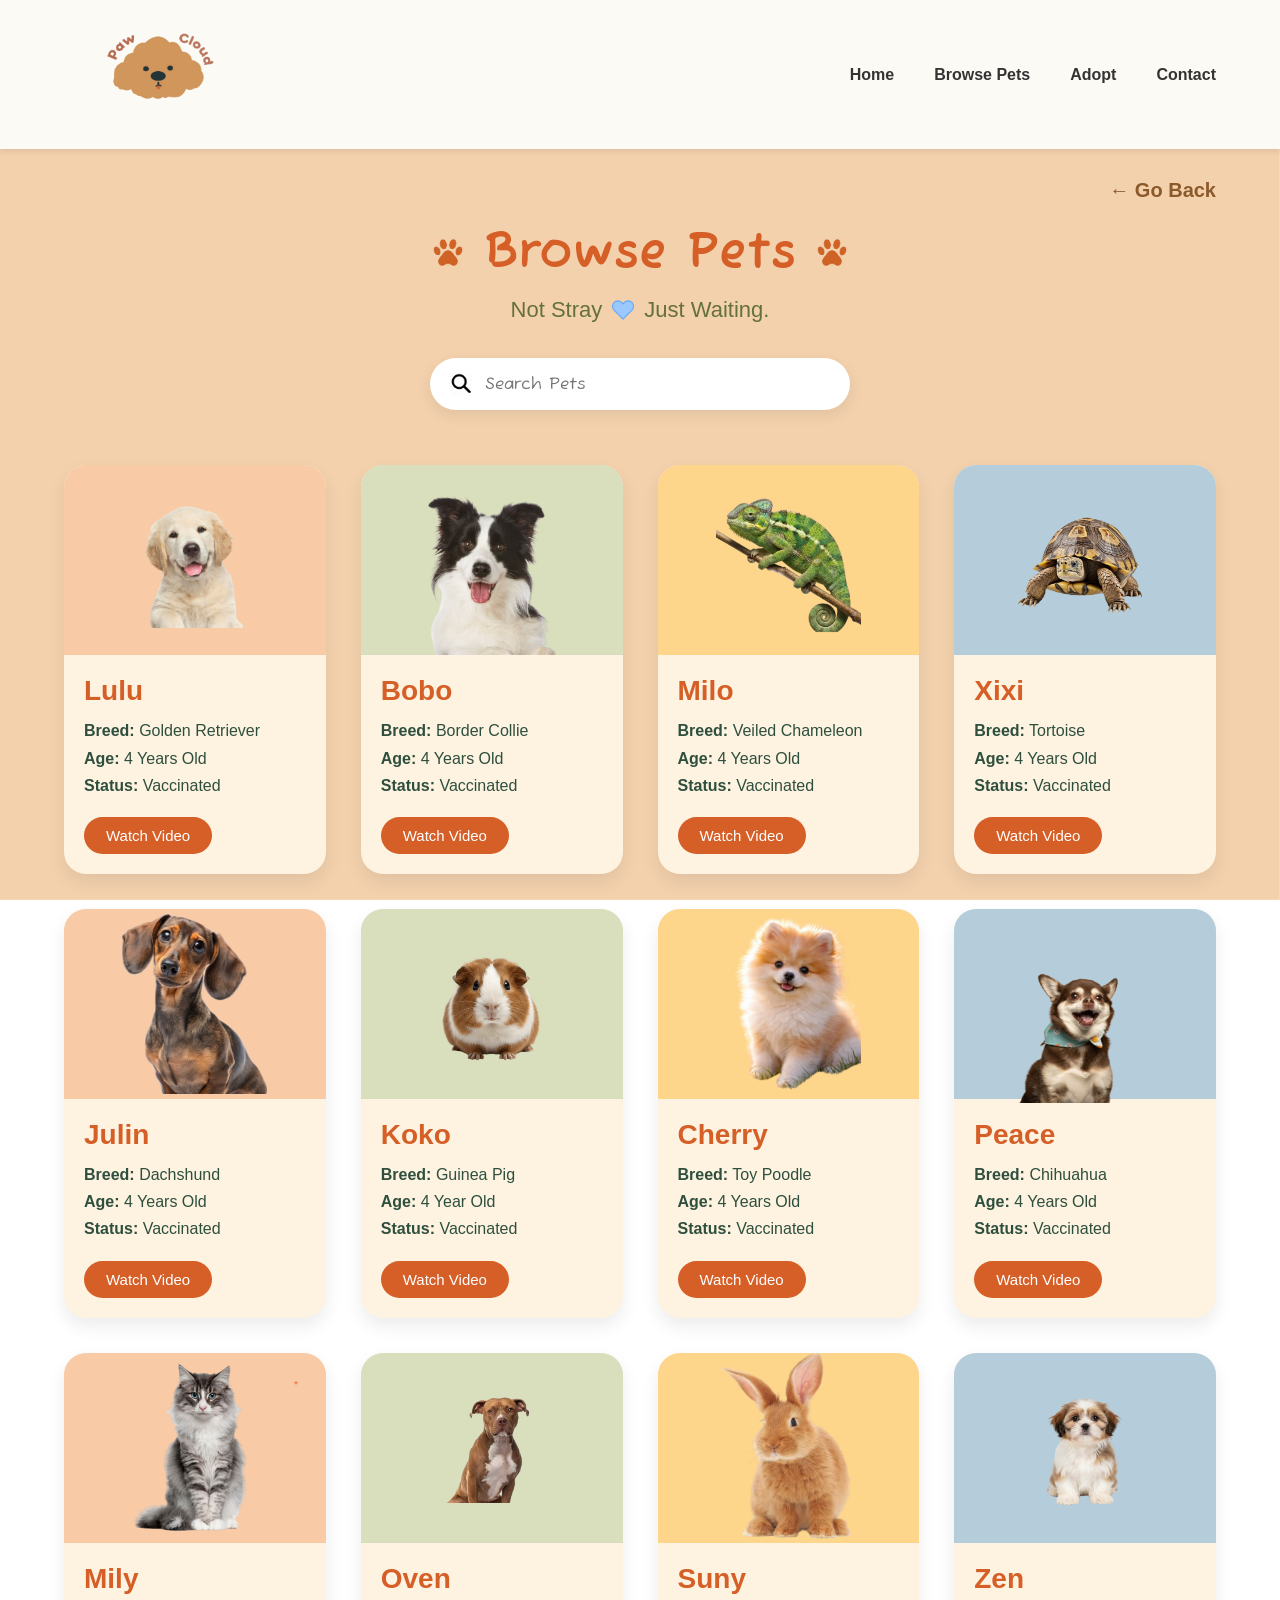
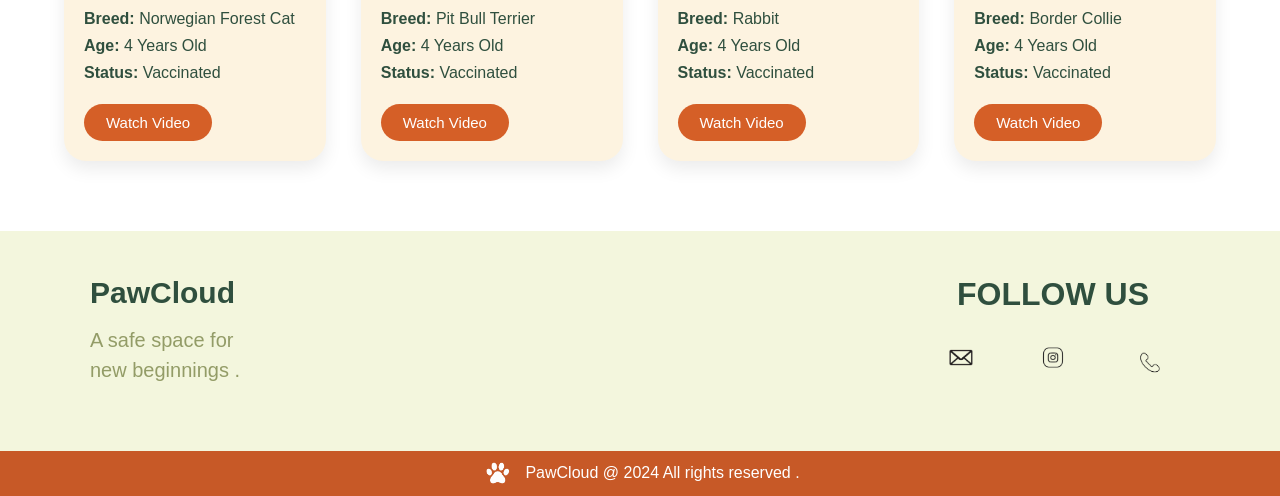
==== commit 5e08ba58: "Update allpets.html" ====
--- a/allpets.html
+++ b/allpets.html
@@ -100,7 +100,7 @@
 
         <!-- xixi -->
         <div class="pet-card">
-            <div class="pet-image lucky"
+            <div class="pet-image lucky">
                 <img src="xixi.png" class="dog-img">
             </div>
 
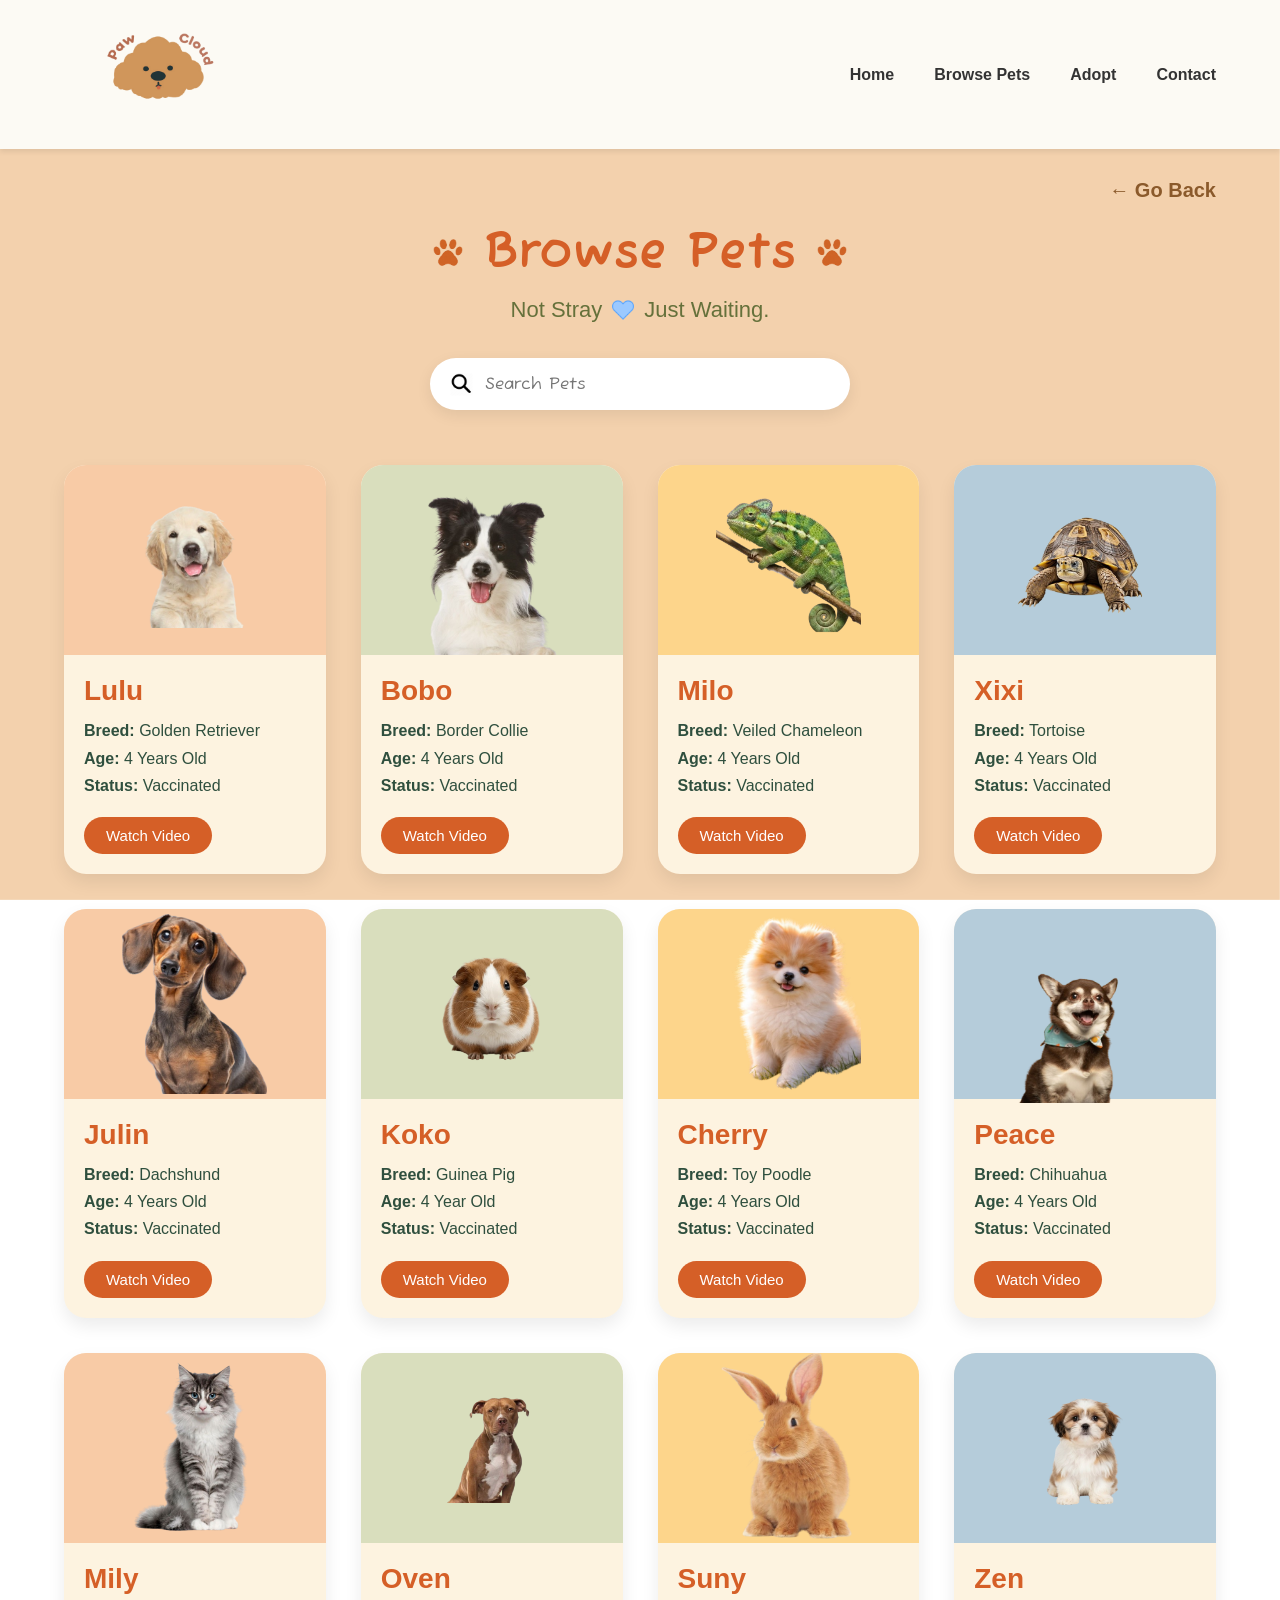
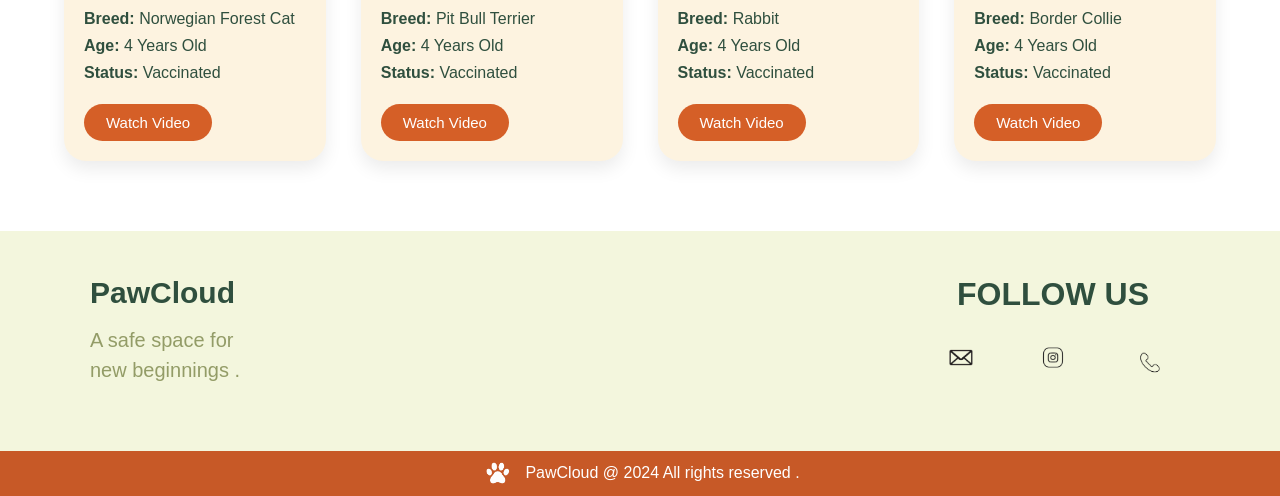
==== commit 0eea02fa: "Update allpets.html" ====
--- a/allpets.html
+++ b/allpets.html
@@ -176,7 +176,6 @@
         <!-- Mily -->
         <div class="pet-card">
             <div class="pet-image coco">
-                <img src="Love.png" class="love-icon" alt="">
                 <img src="mily.png" class="dog-img" alt="mily">
             </div>
 
